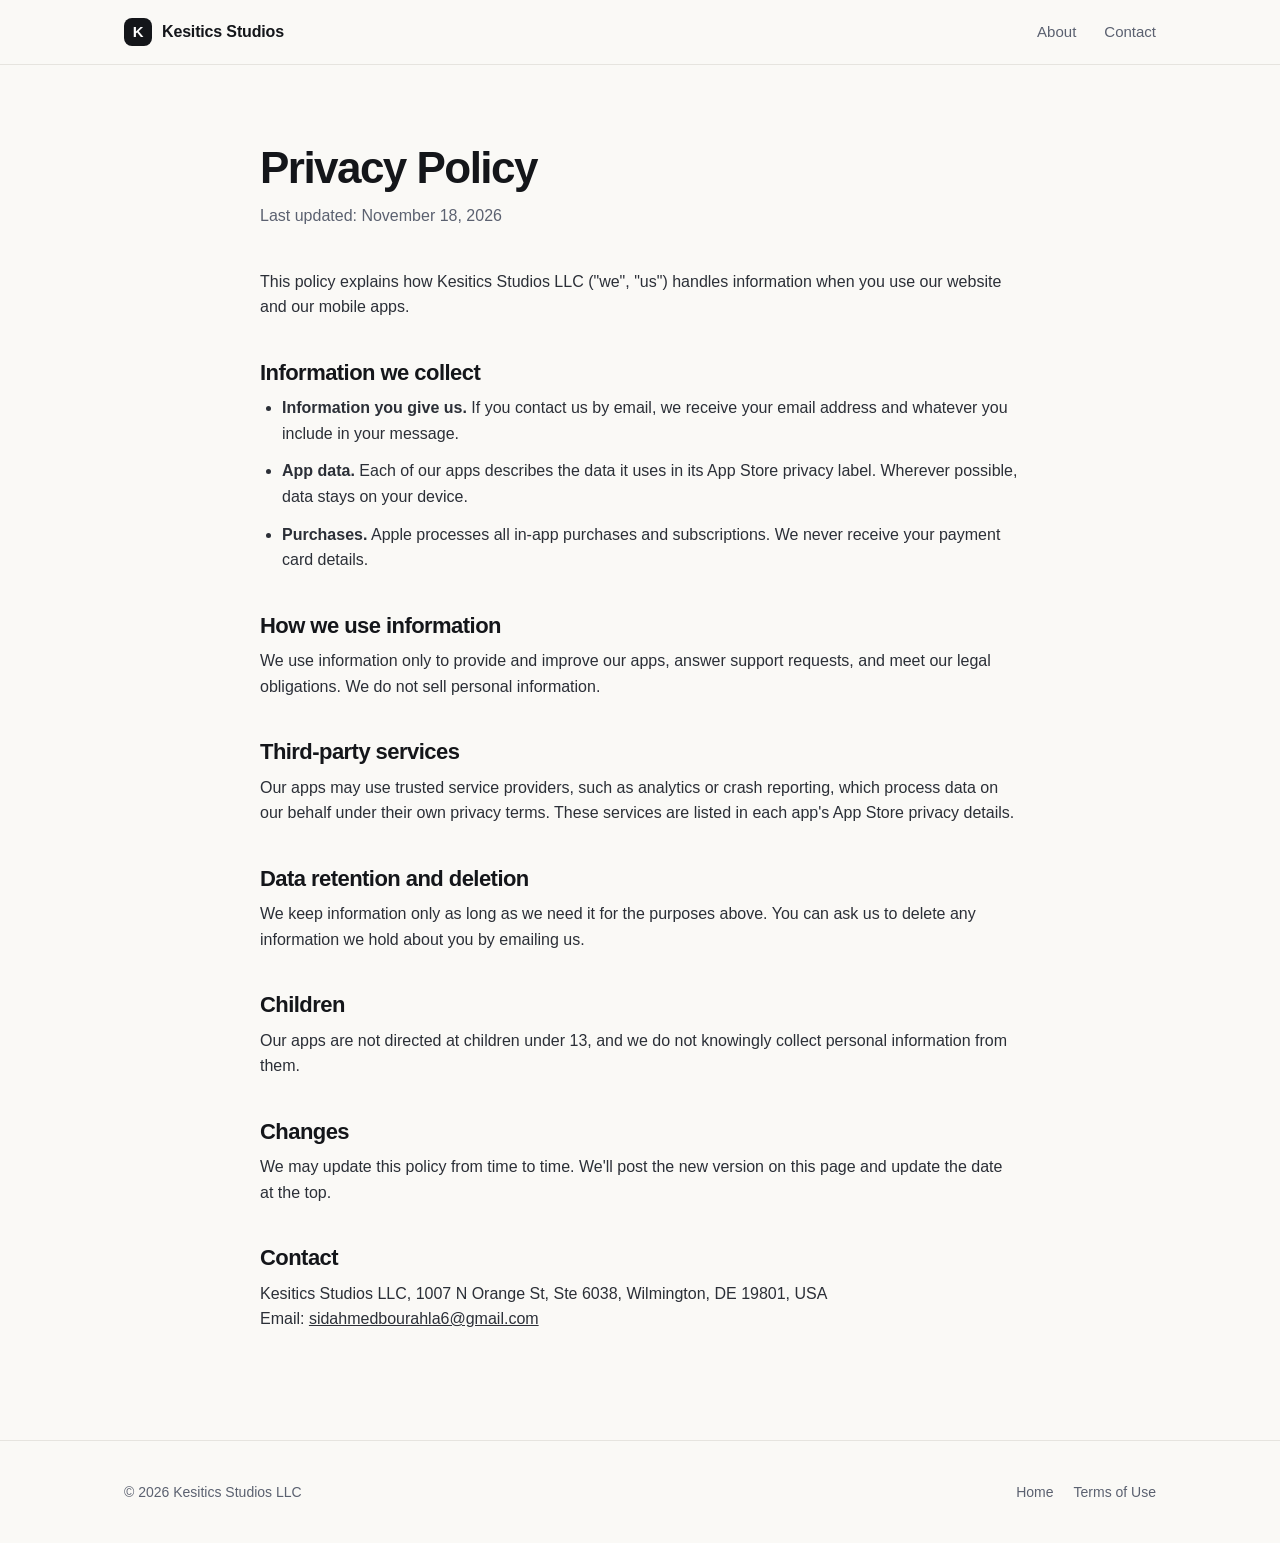
==== privacy.html @ 54d1f051 "Add Kesitics Studios LLC website Co-Authored-By: Claude Opus 5.5 <noreply@anthropic.com> Claude-Sess" ====
<!DOCTYPE html>
<html lang="en">
<head>
<meta charset="utf-8">
<meta name="viewport" content="width=device-width, initial-scale=1">
<title>Privacy Policy — Kesitics Studios LLC</title>
<link rel="stylesheet" href="styles.css">
</head>
<body>
<header>
  <div class="wrap">
    <a class="brand" href="/"><span class="mark">K</span>Kesitics Studios</a>
    <nav><a href="/#about">About</a><a href="/#contact">Contact</a></nav>
  </div>
</header>
<main class="wrap doc">
  <h1>Privacy Policy</h1>
  <p class="updated">Last updated: November 18, 2026</p>

  <p>This policy explains how Kesitics Studios LLC ("we", "us") handles information when you use our website and our mobile apps.</p>

  <h2>Information we collect</h2>
  <ul>
    <li><strong>Information you give us.</strong> If you contact us by email, we receive your email address and whatever you include in your message.</li>
    <li><strong>App data.</strong> Each of our apps describes the data it uses in its App Store privacy label. Wherever possible, data stays on your device.</li>
    <li><strong>Purchases.</strong> Apple processes all in-app purchases and subscriptions. We never receive your payment card details.</li>
  </ul>

  <h2>How we use information</h2>
  <p>We use information only to provide and improve our apps, answer support requests, and meet our legal obligations. We do not sell personal information.</p>

  <h2>Third-party services</h2>
  <p>Our apps may use trusted service providers, such as analytics or crash reporting, which process data on our behalf under their own privacy terms. These services are listed in each app's App Store privacy details.</p>

  <h2>Data retention and deletion</h2>
  <p>We keep information only as long as we need it for the purposes above. You can ask us to delete any information we hold about you by emailing us.</p>

  <h2>Children</h2>
  <p>Our apps are not directed at children under 13, and we do not knowingly collect personal information from them.</p>

  <h2>Changes</h2>
  <p>We may update this policy from time to time. We'll post the new version on this page and update the date at the top.</p>

  <h2>Contact</h2>
  <p>Kesitics Studios LLC, 1007 N Orange St, Ste 6038, Wilmington, DE 19801, USA<br>Email: <a href="mailto:sidahmedbourahla6@gmail.com">sidahmedbourahla6@gmail.com</a></p>
</main>
<footer><div class="wrap"><span>© 2026 Kesitics Studios LLC</span><span><a href="/">Home</a><a href="terms.html">Terms of Use</a></span></div></footer>
</body>
</html>
---- styles.css ----
:root{
  --ink:#14161a; --muted:#5b6170; --line:#e6e4df; --bg:#faf9f6; --card:#ffffff; --accent:#2f5bea;
  --max:1080px;
}
*{box-sizing:border-box;margin:0;padding:0}
html{scroll-behavior:smooth}
body{font-family:-apple-system,BlinkMacSystemFont,"SF Pro Text","Inter","Segoe UI",Roboto,Helvetica,Arial,sans-serif;
  color:var(--ink);background:var(--bg);line-height:1.6;-webkit-font-smoothing:antialiased}
a{color:inherit}
.wrap{max-width:var(--max);margin:0 auto;padding:0 24px}
header{position:sticky;top:0;background:rgba(250,249,246,.88);backdrop-filter:saturate(180%) blur(12px);border-bottom:1px solid var(--line);z-index:10}
header .wrap{display:flex;align-items:center;justify-content:space-between;height:64px}
.brand{display:flex;align-items:center;gap:10px;font-weight:650;letter-spacing:-.01em;text-decoration:none}
.mark{width:28px;height:28px;border-radius:8px;background:var(--ink);display:grid;place-items:center;color:#fff;font-size:15px;font-weight:700}
nav a{margin-left:28px;text-decoration:none;color:var(--muted);font-size:15px}
nav a:hover{color:var(--ink)}
.hero{padding:120px 0 96px}
.eyebrow{font-size:13px;letter-spacing:.08em;text-transform:uppercase;color:var(--muted);margin-bottom:20px}
h1{font-size:clamp(40px,6vw,68px);line-height:1.05;letter-spacing:-.035em;font-weight:700;max-width:14ch}
.lede{font-size:20px;color:var(--muted);max-width:56ch;margin-top:24px}
.cta{display:inline-block;margin-top:36px;background:var(--ink);color:#fff;text-decoration:none;padding:13px 22px;border-radius:999px;font-weight:550;font-size:15px}
.cta:hover{background:#000}
section{padding:88px 0;border-top:1px solid var(--line)}
h2{font-size:32px;letter-spacing:-.025em;line-height:1.15;margin-bottom:16px}
.section-lede{color:var(--muted);max-width:60ch;font-size:18px}
.grid{display:grid;grid-template-columns:repeat(3,1fr);gap:20px;margin-top:48px}
.card{background:var(--card);border:1px solid var(--line);border-radius:16px;padding:28px}
.card h3{font-size:18px;margin-bottom:8px;letter-spacing:-.01em}
.card p{color:var(--muted);font-size:15.5px}
.num{font-size:13px;color:var(--accent);font-weight:600;margin-bottom:14px;display:block}
.facts{display:grid;grid-template-columns:repeat(2,1fr);gap:0;margin-top:40px;border:1px solid var(--line);border-radius:16px;background:var(--card);overflow:hidden}
.fact{padding:22px 28px;border-bottom:1px solid var(--line)}
.fact:nth-child(odd){border-right:1px solid var(--line)}
.fact:nth-last-child(-n+2){border-bottom:none}
.fact dt{font-size:13px;color:var(--muted);margin-bottom:4px}
.fact dd{font-weight:550}
footer{border-top:1px solid var(--line);padding:40px 0;color:var(--muted);font-size:14px}
footer .wrap{display:flex;justify-content:space-between;flex-wrap:wrap;gap:16px}
footer a{text-decoration:none;margin-left:20px}
footer a:hover{color:var(--ink)}
.doc{padding:80px 0 96px;max-width:760px}
.doc h1{font-size:44px;max-width:none}
.doc .updated{color:var(--muted);margin:12px 0 40px}
.doc h2{font-size:22px;margin:40px 0 10px}
.doc p,.doc li{color:#2b2f37;margin-bottom:12px}
.doc ul{padding-left:22px}
@media (max-width:820px){
  .grid{grid-template-columns:1fr}
  .facts{grid-template-columns:1fr}
  .fact:nth-child(odd){border-right:none}
  .fact:nth-last-child(2){border-bottom:1px solid var(--line)}
  nav a{margin-left:18px}
  .hero{padding:80px 0 64px}
}
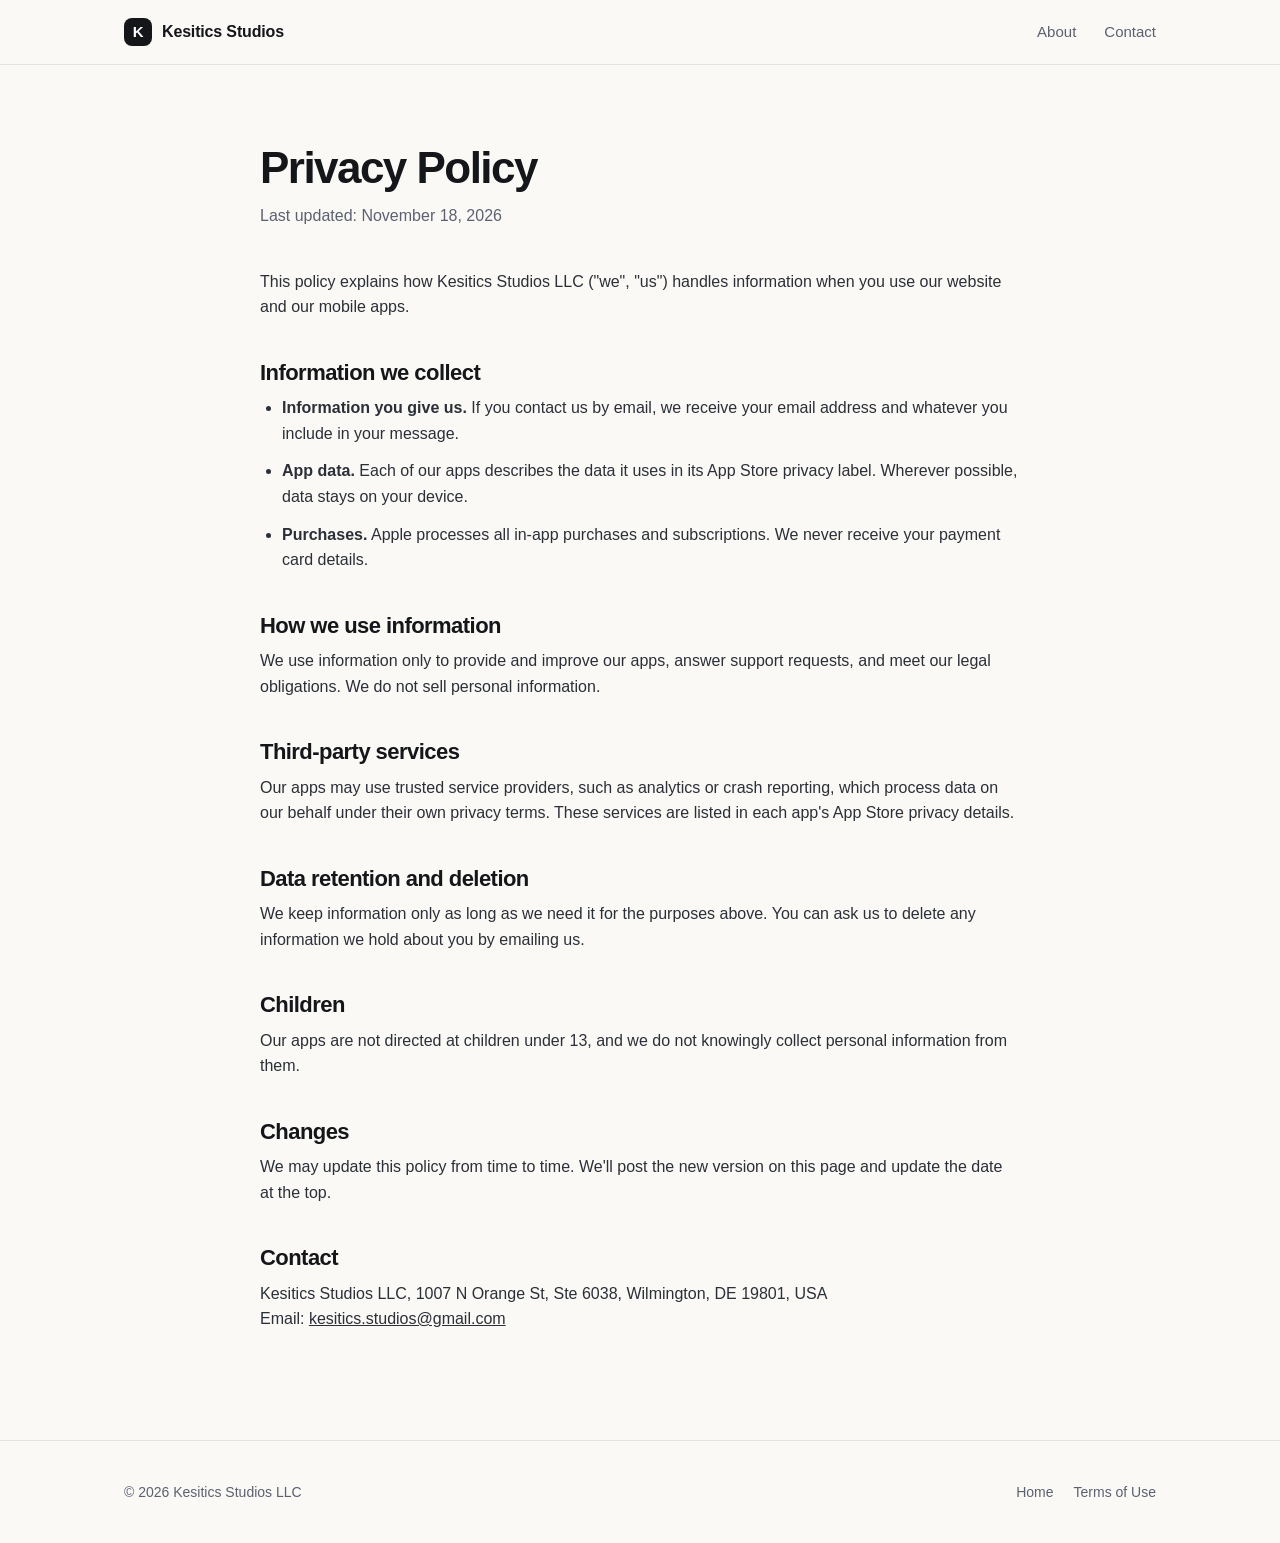
==== commit 89688496: "Update contact email to kesitics.studios@gmail.com Co-Authored-By: Claude Opus 5.5 <noreply@anthropi" ====
--- a/privacy.html
+++ b/privacy.html
@@ -42,7 +42,7 @@
   <p>We may update this policy from time to time. We'll post the new version on this page and update the date at the top.</p>
 
   <h2>Contact</h2>
-  <p>Kesitics Studios LLC, 1007 N Orange St, Ste 6038, Wilmington, DE 19801, USA<br>Email: <a href="mailto:sidahmedbourahla6@gmail.com">sidahmedbourahla6@gmail.com</a></p>
+  <p>Kesitics Studios LLC, 1007 N Orange St, Ste 6038, Wilmington, DE 19801, USA<br>Email: <a href="mailto:kesitics.studios@gmail.com">kesitics.studios@gmail.com</a></p>
 </main>
 <footer><div class="wrap"><span>© 2026 Kesitics Studios LLC</span><span><a href="/">Home</a><a href="terms.html">Terms of Use</a></span></div></footer>
 </body>
